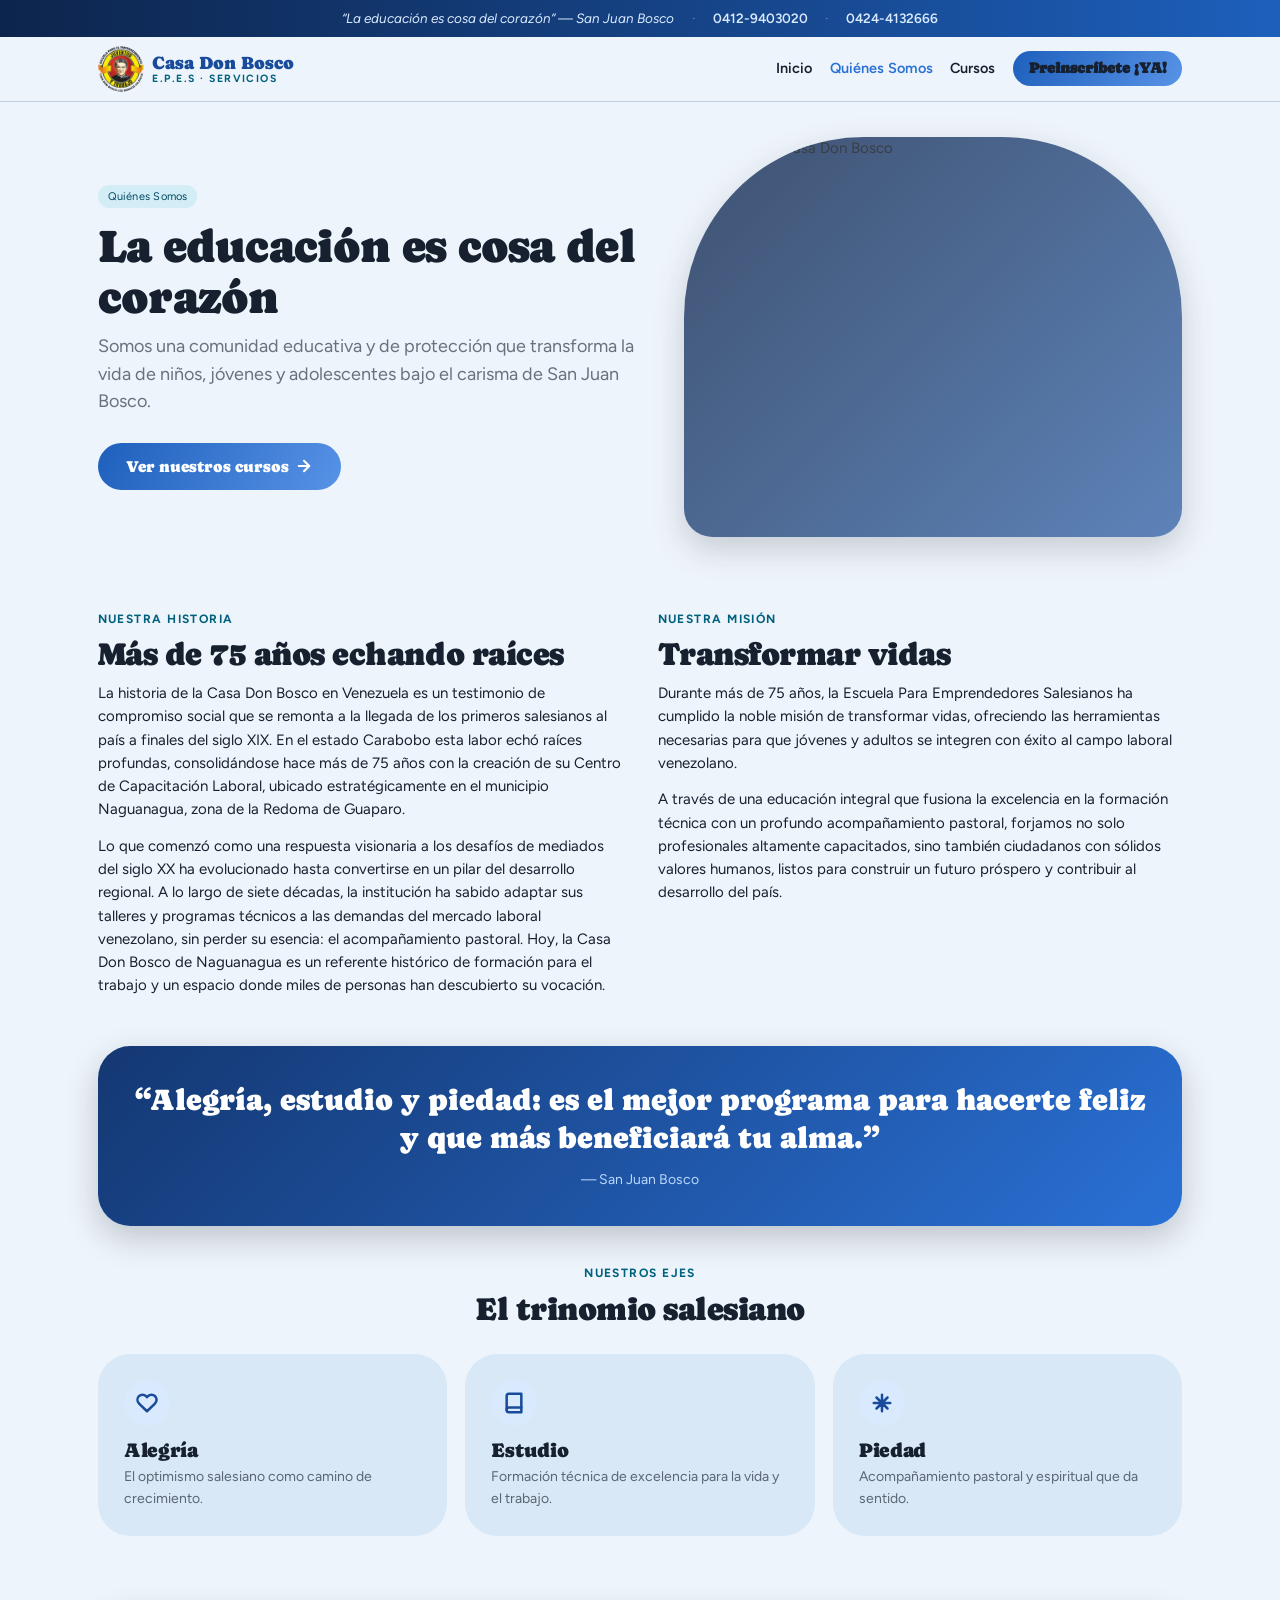
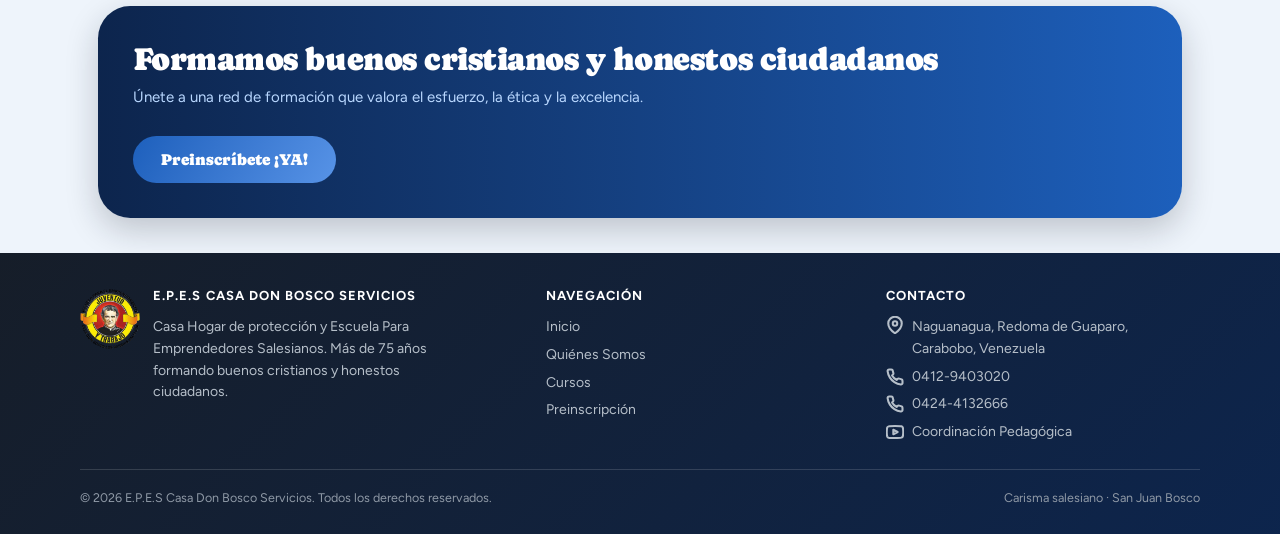
==== quienes-somos.html @ 6f952544 "Sitio Casa Don Bosco" ====
<!DOCTYPE html>
<html lang="es">
<head>
<meta charset="UTF-8">
<meta name="viewport" content="width=device-width, initial-scale=1.0">
<title>Quiénes Somos — E.P.E.S Casa Don Bosco Servicios</title>
<meta name="description" content="Más de 75 años de carisma salesiano en Carabobo: Casa Hogar de protección y Centro de Capacitación Laboral en Naguanagua.">
<link rel="icon" type="image/png" href="assets/img/favicon.png">
<link rel="stylesheet" href="assets/css/casa-don-bosco.css">
<link rel="stylesheet" href="assets/css/site.css">
</head>
<body>
<div class="topbar band-gradient">
  <span style="font-style:italic">“La educación es cosa del corazón” — San Juan Bosco</span>
  <span class="dot">·</span>
  <a href="tel:04129403020">0412-9403020</a>
  <span class="dot">·</span>
  <a href="tel:04244132666">0424-4132666</a>
</div>
<header class="site-nav">
  <div class="nav-inner">
    <a class="brand" href="index.html">
      <img src="assets/img/logo.png" alt="Logo Casa Don Bosco">
      <span class="brand-text">
        <span class="brand-name">Casa Don Bosco</span>
        <span class="brand-sub">E.P.E.S · Servicios</span>
      </span>
    </a>
    <input type="checkbox" id="navtoggle" class="nav-toggle" hidden>
    <label for="navtoggle" class="nav-burger" aria-label="Abrir menú">
      <svg width="26" height="26" viewBox="0 0 24 24" fill="none" stroke="currentColor" stroke-width="2.75" stroke-linecap="round"><line x1="3" y1="6" x2="21" y2="6"/><line x1="3" y1="12" x2="21" y2="12"/><line x1="3" y1="18" x2="21" y2="18"/></svg>
    </label>
    <nav class="nav-links">
      <a href="index.html">Inicio</a>
      <a href="quienes-somos.html" aria-current="page">Quiénes Somos</a>
      <a href="cursos.html">Cursos</a>
      <a href="https://forms.gle/pANjRrRiSZySaxhs9" target="_blank" rel="noopener" class="btn btn-primary">Preinscríbete ¡YA!</a>
    </nav>
  </div>
</header>
<main>
  <div class="container">
    <section class="hero">
      <div>
        <span class="tag tag-accent-2">Quiénes Somos</span>
        <h1>La educación es cosa del corazón</h1>
        <p class="lead">Somos una comunidad educativa y de protección que transforma la vida de niños, jóvenes y adolescentes bajo el carisma de San Juan Bosco.</p>
        <div class="hero-actions">
          <a href="cursos.html" class="btn btn-primary btn-lg">Ver nuestros cursos <svg width="18" height="18" viewBox="0 0 24 24" fill="none" stroke="currentColor" stroke-width="2.75" stroke-linecap="round" stroke-linejoin="round" aria-hidden="true"><line x1="5" y1="12" x2="19" y2="12"/><polyline points="12 5 19 12 12 19"/></svg></a>
        </div>
      </div>
      <div class="washed hero-media"><img src="https://images.unsplash.com/photo-1523050854058-8df90110c9f1?w=900&q=62&auto=format&fit=crop" alt="Comunidad Casa Don Bosco"></div>
    </section>
  </div>

  <div class="container section">
    <div class="grid grid-2" style="align-items:start;gap:var(--space-8)">
      <div>
        <span class="section-kicker">Nuestra historia</span>
        <h2>Más de 75 años echando raíces</h2>
        <p>La historia de la Casa Don Bosco en Venezuela es un testimonio de compromiso social que se remonta a la llegada de los primeros salesianos al país a finales del siglo XIX. En el estado Carabobo esta labor echó raíces profundas, consolidándose hace más de 75 años con la creación de su Centro de Capacitación Laboral, ubicado estratégicamente en el municipio Naguanagua, zona de la Redoma de Guaparo.</p>
        <p>Lo que comenzó como una respuesta visionaria a los desafíos de mediados del siglo XX ha evolucionado hasta convertirse en un pilar del desarrollo regional. A lo largo de siete décadas, la institución ha sabido adaptar sus talleres y programas técnicos a las demandas del mercado laboral venezolano, sin perder su esencia: el acompañamiento pastoral. Hoy, la Casa Don Bosco de Naguanagua es un referente histórico de formación para el trabajo y un espacio donde miles de personas han descubierto su vocación.</p>
      </div>
      <div>
        <span class="section-kicker">Nuestra misión</span>
        <h2>Transformar vidas</h2>
        <p>Durante más de 75 años, la Escuela Para Emprendedores Salesianos ha cumplido la noble misión de transformar vidas, ofreciendo las herramientas necesarias para que jóvenes y adultos se integren con éxito al campo laboral venezolano.</p>
        <p>A través de una educación integral que fusiona la excelencia en la formación técnica con un profundo acompañamiento pastoral, forjamos no solo profesionales altamente capacitados, sino también ciudadanos con sólidos valores humanos, listos para construir un futuro próspero y contribuir al desarrollo del país.</p>
      </div>
    </div>
  </div>

  <div class="container">
    <div class="quote panel-deep">
      <blockquote>“Alegría, estudio y piedad: es el mejor programa para hacerte feliz y que más beneficiará tu alma.”</blockquote>
      <cite>— San Juan Bosco</cite>
    </div>
  </div>

  <div class="container section center">
    <div class="section-head">
      <span class="section-kicker">Nuestros ejes</span>
      <h2>El trinomio salesiano</h2>
    </div>
    <div class="grid pillars">
        <div class="pillar" style="text-align:left"><div class="ico"><svg width="22" height="22" viewBox="0 0 24 24" fill="none" stroke="currentColor" stroke-width="2.75" stroke-linecap="round" stroke-linejoin="round" aria-hidden="true"><path d="M20.8 4.6a5.5 5.5 0 0 0-7.8 0L12 5.7l-1-1.1a5.5 5.5 0 0 0-7.8 7.8l1 1.1L12 21l7.8-7.5 1-1.1a5.5 5.5 0 0 0 0-7.8z"/></svg></div><h4>Alegría</h4><p>El optimismo salesiano como camino de crecimiento.</p></div><div class="pillar" style="text-align:left"><div class="ico"><svg width="22" height="22" viewBox="0 0 24 24" fill="none" stroke="currentColor" stroke-width="2.75" stroke-linecap="round" stroke-linejoin="round" aria-hidden="true"><path d="M4 19.5A2.5 2.5 0 0 1 6.5 17H20"/><path d="M6.5 2H20v20H6.5A2.5 2.5 0 0 1 4 19.5v-15A2.5 2.5 0 0 1 6.5 2z"/></svg></div><h4>Estudio</h4><p>Formación técnica de excelencia para la vida y el trabajo.</p></div><div class="pillar" style="text-align:left"><div class="ico"><svg width="22" height="22" viewBox="0 0 24 24" fill="none" stroke="currentColor" stroke-width="2.75" stroke-linecap="round" stroke-linejoin="round" aria-hidden="true"><path d="M12 3v18M3 12h18M6 6l12 12M18 6 6 18"/></svg></div><h4>Piedad</h4><p>Acompañamiento pastoral y espiritual que da sentido.</p></div>
    </div>
  </div>

  <div class="container section">
    <div class="cta-panel band-gradient">
      <div>
        <h2>Formamos buenos cristianos y honestos ciudadanos</h2>
        <p>Únete a una red de formación que valora el esfuerzo, la ética y la excelencia.</p>
      </div>
      <a href="https://forms.gle/pANjRrRiSZySaxhs9" target="_blank" rel="noopener" class="btn btn-primary btn-lg">Preinscríbete ¡YA!</a>
    </div>
  </div>
</main>
<footer class="site-footer footer-gradient">
  <div class="footer-inner">
    <div class="footer-brand">
      <img src="assets/img/logo.png" alt="Logo Casa Don Bosco">
      <div>
        <h5>E.P.E.S Casa Don Bosco Servicios</h5>
        <p style="margin:0;font-size:14px;max-width:34ch">Casa Hogar de protección y Escuela Para Emprendedores Salesianos. Más de 75 años formando buenos cristianos y honestos ciudadanos.</p>
      </div>
    </div>
    <div>
      <h5>Navegación</h5>
      <div class="footer-links">
        <a href="index.html">Inicio</a>
        <a href="quienes-somos.html">Quiénes Somos</a>
        <a href="cursos.html">Cursos</a>
        <a href="https://forms.gle/pANjRrRiSZySaxhs9" target="_blank" rel="noopener">Preinscripción</a>
      </div>
    </div>
    <div>
      <h5>Contacto</h5>
      <div class="footer-links">
        <span style="display:flex;gap:8px;align-items:flex-start"><svg width="18" height="18" viewBox="0 0 24 24" fill="none" stroke="currentColor" stroke-width="2.75" stroke-linecap="round" stroke-linejoin="round" aria-hidden="true"><path d="M21 10c0 7-9 13-9 13s-9-6-9-13a9 9 0 0 1 18 0z"/><circle cx="12" cy="10" r="3"/></svg> <span>Naguanagua, Redoma de Guaparo,<br>Carabobo, Venezuela</span></span>
        <a href="tel:04129403020" style="display:flex;gap:8px;align-items:center"><svg width="18" height="18" viewBox="0 0 24 24" fill="none" stroke="currentColor" stroke-width="2.75" stroke-linecap="round" stroke-linejoin="round" aria-hidden="true"><path d="M22 16.92v3a2 2 0 0 1-2.18 2 19.79 19.79 0 0 1-8.63-3.07 19.5 19.5 0 0 1-6-6 19.79 19.79 0 0 1-3.07-8.67A2 2 0 0 1 4.11 2h3a2 2 0 0 1 2 1.72c.13.96.36 1.9.7 2.81a2 2 0 0 1-.45 2.11L8.09 9.91a16 16 0 0 0 6 6l1.27-1.27a2 2 0 0 1 2.11-.45c.91.34 1.85.57 2.81.7A2 2 0 0 1 22 16.92z"/></svg> 0412-9403020</a>
        <a href="tel:04244132666" style="display:flex;gap:8px;align-items:center"><svg width="18" height="18" viewBox="0 0 24 24" fill="none" stroke="currentColor" stroke-width="2.75" stroke-linecap="round" stroke-linejoin="round" aria-hidden="true"><path d="M22 16.92v3a2 2 0 0 1-2.18 2 19.79 19.79 0 0 1-8.63-3.07 19.5 19.5 0 0 1-6-6 19.79 19.79 0 0 1-3.07-8.67A2 2 0 0 1 4.11 2h3a2 2 0 0 1 2 1.72c.13.96.36 1.9.7 2.81a2 2 0 0 1-.45 2.11L8.09 9.91a16 16 0 0 0 6 6l1.27-1.27a2 2 0 0 1 2.11-.45c.91.34 1.85.57 2.81.7A2 2 0 0 1 22 16.92z"/></svg> 0424-4132666</a>
        <a href="http://www.youtube.com/@coordinacionpedagogica-cec7384" target="_blank" rel="noopener" style="display:flex;gap:8px;align-items:center"><svg width="18" height="18" viewBox="0 0 24 24" fill="none" stroke="currentColor" stroke-width="2.75" stroke-linecap="round" stroke-linejoin="round" aria-hidden="true"><path d="M22.5 6.4a2.8 2.8 0 0 0-2-2C18.7 4 12 4 12 4s-6.7 0-8.5.5a2.8 2.8 0 0 0-2 2A29 29 0 0 0 1 12a29 29 0 0 0 .5 5.6 2.8 2.8 0 0 0 2 2C5.3 20 12 20 12 20s6.7 0 8.5-.5a2.8 2.8 0 0 0 2-2A29 29 0 0 0 23 12a29 29 0 0 0-.5-5.6z"/><polygon points="9.75 15.02 15.5 12 9.75 8.98 9.75 15.02"/></svg> Coordinación Pedagógica</a>
      </div>
    </div>
  </div>
  <div class="footer-bottom">
    <span>© 2026 E.P.E.S Casa Don Bosco Servicios. Todos los derechos reservados.</span>
    <span>Carisma salesiano · San Juan Bosco</span>
  </div>
</footer>
</body>
</html>
---- assets/css/casa-don-bosco.css ----
/* ═══════════════════════════════════════════════════════════════════════
   Casa Don Bosco — CSS base (derivado del sistema Organic, paleta azul)
   Tokens + componentes. Este archivo es la fuente de verdad del look:
   ajusta los tokens de :root y todo el sitio se actualiza.
   Ver DESIGN_SYSTEM.md para la guía completa.
   ═══════════════════════════════════════════════════════════════════ */
@import url('https://fonts.googleapis.com/css2?family=Caprasimo:wght@400&family=Figtree:wght@400;600;700&display=swap');

:root {
  --color-bg: oklch(96.5% 0.012 250);
  --color-surface: oklch(92.5% 0.025 245);
  --color-text: oklch(24% 0.03 258);
  --color-accent: oklch(56% 0.17 258);
  --color-accent-2: oklch(62% 0.11 225);
  --color-divider: oklch(85% 0.03 248);

  /* Rampas tonales — generadas en OKLCH sobre una escala de luminosidad
     compartida: el mismo paso de cualquier rampa pesa igual visualmente. */
  --color-neutral-100: oklch(94% 0.01 252);
  --color-neutral-200: oklch(89% 0.014 252);
  --color-neutral-300: oklch(80% 0.018 253);
  --color-neutral-400: oklch(68% 0.022 254);
  --color-neutral-500: oklch(57% 0.025 255);
  --color-neutral-600: oklch(48% 0.025 256);
  --color-neutral-700: oklch(40% 0.025 257);
  --color-neutral-800: oklch(31% 0.025 258);
  --color-neutral-900: oklch(23% 0.025 259);

  --color-accent-100: oklch(93% 0.035 255);
  --color-accent-200: oklch(87% 0.065 255);
  --color-accent-300: oklch(78% 0.10 256);
  --color-accent-400: oklch(66% 0.14 257);
  --color-accent-500: oklch(56% 0.17 258);
  --color-accent-600: oklch(50% 0.16 258);
  --color-accent-700: oklch(43% 0.14 259);
  --color-accent-800: oklch(35% 0.11 260);
  --color-accent-900: oklch(27% 0.08 260);

  --color-accent-2-100: oklch(93% 0.03 222);
  --color-accent-2-200: oklch(87% 0.055 223);
  --color-accent-2-300: oklch(78% 0.08 224);
  --color-accent-2-400: oklch(70% 0.10 225);
  --color-accent-2-500: oklch(62% 0.11 225);
  --color-accent-2-600: oklch(54% 0.10 226);
  --color-accent-2-700: oklch(46% 0.09 227);
  --color-accent-2-800: oklch(38% 0.075 228);
  --color-accent-2-900: oklch(29% 0.055 228);

  /* Degradados de marca */
  --grad-brand: linear-gradient(120deg, var(--color-accent-600), var(--color-accent-400));
  --grad-deep: linear-gradient(135deg, var(--color-accent-800), var(--color-accent-500));
  --grad-band: linear-gradient(90deg, var(--color-accent-900), var(--color-accent-600));
  --grad-footer: linear-gradient(135deg, var(--color-neutral-900), var(--color-accent-900));

  --font-heading: "Caprasimo", system-ui, sans-serif;
  --font-heading-weight: 400;
  --font-body: "Figtree", system-ui, sans-serif;

  --space-1: 4.4px;
  --space-2: 8.8px;
  --space-3: 13.2px;
  --space-4: 17.6px;
  --space-6: 26.4px;
  --space-8: 35.2px;

  --radius-sm: 8px;
  --radius-md: 16px;
  --radius-lg: 28px;

  /* Elevación — sombras entintadas del propio azul de la marca. */
  --shadow-sm: 0 1px 2px oklch(23% 0.025 259 / .14);
  --shadow-md: 0 3px 10px oklch(23% 0.025 259 / .16);
  --shadow-lg: 0 12px 32px oklch(23% 0.025 259 / .22);
}

body {
  background: var(--color-bg);
  color: var(--color-text);
  font-family: var(--font-body);
}
h1, h2, h3, h4 { font-family: var(--font-heading); font-weight: var(--font-heading-weight); }

.washed{filter:saturate(0.6) contrast(0.85) brightness(1.1) opacity(0.94)}

/* ══════════════════════════════════════════════════════════════════════════
   Components — built with the tokens above. Plain CSS
   on plain HTML: no JavaScript, no build step. Each class is documented in
   readme.md and demonstrated in foundations/ and components/.
   ══════════════════════════════════════════════════════════════════════ */

*, *::before, *::after { box-sizing: border-box; }
body { margin: 0; font-size: 15px; line-height: 1.55; font-weight: 400; }
h1, h2, h3, h4, h5, h6 {
  font-family: var(--font-heading); font-weight: var(--font-heading-weight);
  line-height: 1.12; letter-spacing: -0.015em; margin: 0 0 var(--space-2);
}
h1 { font-size: 42px; }
h2 { font-size: 32px; }
h3 { font-size: 25px; }
h4 { font-size: 20px; }
h5 { font-size: 16px; }
h6 { font-size: 13px; }
h6 { letter-spacing: 0.08em; text-transform: uppercase; }
p { margin: 0 0 var(--space-3); }
a { color: var(--color-accent); text-underline-offset: 3px; }
img { display: block; max-width: 100%; }
figure { margin: 0; }
figcaption {
  font-size: 11px; margin-top: var(--space-1);
  color: color-mix(in srgb, var(--color-text) 55%, transparent);
}
.text-muted { color: color-mix(in srgb, var(--color-text) 55%, transparent); }
:focus { outline: none; }
:focus-visible { outline: 2px solid var(--color-accent); outline-offset: 2px; }
::selection { background: color-mix(in srgb, var(--color-accent) 30%, transparent); }

/* — rules — */
.hr {
  height: 1px; border: 0; margin: var(--space-4) 0;
  background: var(--color-divider);
}

/* — buttons — */
.btn {
  display: inline-flex; align-items: center; justify-content: center; gap: 6px;
  cursor: pointer; text-decoration: none;
  font-family: var(--font-heading); font-weight: var(--font-heading-weight);
  font-size: 14px; line-height: 1.2; color: var(--color-text); /* matches the .input's 14px —
     the pair sits side by side in sign-up rows */
  background: transparent; border: 1px solid transparent;
  padding: var(--space-2) calc(var(--space-3) * 1.2);
  border-radius: var(--radius-md);
}
.btn svg { display: block; }
.btn:disabled { opacity: 0.45; cursor: not-allowed; }
.btn-primary { background: var(--color-accent); color: var(--color-bg); }
.btn-primary:hover { background: var(--color-accent-600); }
.btn-primary:active { background: var(--color-accent-700); }
.btn-secondary { border-color: var(--color-divider); }
.btn-secondary:hover { background: color-mix(in srgb, var(--color-text) 7%, transparent); }
.btn-secondary:active { background: color-mix(in srgb, var(--color-text) 14%, transparent); }
.btn-ghost { color: var(--color-accent); padding-inline: var(--space-1); }
.btn-ghost:hover { background: color-mix(in srgb, var(--color-accent) 10%, transparent); }
.btn-ghost:active { background: color-mix(in srgb, var(--color-accent) 18%, transparent); }
.btn-icon { width: 36px; height: 36px; padding: 0; }
.btn-block { width: 100%; margin-top: var(--space-2); }

/* — forms — */
.field > label {
  display: block; font-size: 12px; margin-bottom: 5px;
  color: color-mix(in srgb, var(--color-text) 70%, transparent);
}
.input {
  width: 100%; min-height: 36px; padding: 6px 10px; font: inherit;
  font-size: 14px; color: var(--color-text); caret-color: var(--color-accent);
  background: var(--color-surface);
  border: 1px solid var(--color-divider); border-radius: var(--radius-md);
}
.input:hover { border-color: color-mix(in srgb, var(--color-text) 45%, transparent); }
.input:focus-visible { border-color: var(--color-accent); outline-offset: 0; }
textarea.input { min-height: 90px; resize: vertical; }
.radio { display: inline-flex; align-items: center; gap: 8px; cursor: pointer; font-size: 14px; }
.radio input, .seg-opt input {
  position: absolute; opacity: 0; width: 0; height: 0; pointer-events: none;
}
.radio .dot {
  width: 16px; height: 16px; flex: none; border-radius: 50%;
  border: 1.5px solid var(--color-divider);
}
.radio:hover .dot { border-color: var(--color-accent); }
.radio input:checked + .dot {
  border-color: var(--color-accent); background: var(--color-accent);
  box-shadow: inset 0 0 0 4px var(--color-bg);
}
.radio input:focus-visible + .dot { outline: 2px solid var(--color-accent); outline-offset: 2px; }
.seg {
  display: inline-flex; overflow: hidden;
  border: 1px solid var(--color-divider); border-radius: var(--radius-md);
}
.seg-opt {
  display: inline-flex; align-items: center; gap: 6px;
  padding: 7px 12px; font-size: 13px; cursor: pointer;
}
.seg-opt + .seg-opt { border-left: 1px solid var(--color-divider); }
.seg-opt:has(input:checked) { background: var(--color-accent); color: var(--color-bg); }
.seg-opt:not(:has(input:checked)):hover { background: color-mix(in srgb, var(--color-text) 7%, transparent); }
.seg-opt:has(input:focus-visible) { outline: 2px solid var(--color-accent); outline-offset: -2px; }

/* — cards — */
.card {
  display: flex; flex-direction: column; gap: var(--space-2);
  padding: var(--space-3); border-radius: var(--radius-md); background: var(--color-surface);
}
.card-kicker { font-size: 10px; letter-spacing: 0.1em; text-transform: uppercase; color: var(--color-accent); }
.card-title {
  font-family: var(--font-heading); font-weight: var(--font-heading-weight);
  font-size: 17px; line-height: 1.2;
}
.card-body { margin: 0; font-size: 13px; opacity: 0.8; flex: 1; }
.card-meta {
  display: flex; align-items: center; gap: 6px; font-size: 11px;
  color: color-mix(in srgb, var(--color-text) 50%, transparent);
}
.elev-sm { box-shadow: var(--shadow-sm); }
.elev-md { box-shadow: var(--shadow-md); }
.elev-lg { box-shadow: var(--shadow-lg); }

/* — tags — */
.tag {
  display: inline-flex; align-items: center; font-size: 11px;
  letter-spacing: 0.02em; padding: 3px 10px;
  border-radius: calc(var(--radius-md) * 0.75);
}
.tag-accent { background: var(--color-accent-100); color: var(--color-accent-800); }
.tag-accent-2 { background: var(--color-accent-2-100); color: var(--color-accent-2-800); }
.tag-neutral { background: var(--color-neutral-100); color: var(--color-neutral-800); }
.tag-outline { border: 1px solid var(--color-accent); color: var(--color-accent); }

/* — navigation — */
.nav {
  display: flex; align-items: center; gap: var(--space-4);
  padding: var(--space-3) var(--space-4);
  border-bottom: none;
}
.nav-brand {
  font-family: var(--font-heading); font-weight: var(--font-heading-weight);
  font-size: 18px; margin-right: auto;
}
.nav a { color: inherit; text-decoration: none; font-size: 14px; }
.nav a:hover, .nav a[aria-current='page'] { color: var(--color-accent); }

/* — tables — */
.table { width: 100%; border-collapse: collapse; font-size: 14px; }
.table th {
  text-align: left; font-size: 11px; letter-spacing: 0.08em; text-transform: uppercase;
  color: color-mix(in srgb, var(--color-text) 60%, transparent);
  padding: var(--space-2); border-bottom: 1px solid var(--color-divider);
}
.table td {
  padding: var(--space-2);
  border-bottom: 1px solid color-mix(in srgb, var(--color-text) 8%, transparent);
}
.table tbody tr:hover { background: color-mix(in srgb, var(--color-text) 4%, transparent); }

/* — dialog — */
.dialog-backdrop {
  position: fixed; inset: 0; display: grid; place-items: center;
  padding: var(--space-4);
  background: color-mix(in srgb, var(--color-neutral-900) 50%, transparent);
}
.dialog {
  width: min(440px, 100%); display: flex; flex-direction: column; gap: var(--space-3);
  padding: var(--space-4); border-radius: var(--radius-lg);
  background: var(--color-surface); box-shadow: var(--shadow-lg);
}
.dialog-title {
  font-family: var(--font-heading); font-weight: var(--font-heading-weight);
  font-size: 20px;
}
.dialog-body { font-size: 14px; opacity: 0.85; }
.dialog-actions { display: flex; justify-content: flex-end; gap: var(--space-2); margin-top: var(--space-2); }

/* — rounded frame: everything softens, small controls go pill — */
.card, .dialog { border-radius: calc(var(--radius-lg) * 1.15); }
.btn, .tag, .seg, .input { border-radius: 999px; }
.input { padding-inline: 14px; }



/* ═══ Capa Casa Don Bosco: degradados y animaciones hover ═══ */

/* Botón primario con degradado de marca */
.btn-primary {
  background: var(--grad-brand);
  border: none;
  color: #fff;
}
.btn-primary:hover { filter: brightness(1.08); background: var(--grad-brand); }
.btn-primary:active { filter: brightness(0.95); }

/* Movimiento en hover */
.btn { transition: transform .2s ease, box-shadow .2s ease, filter .2s ease; }
.btn:hover { transform: translateY(-2px); box-shadow: var(--shadow-md); }
.btn:active { transform: translateY(0); }
.card { transition: transform .25s ease, box-shadow .25s ease; }
.card:hover { transform: translateY(-6px); box-shadow: var(--shadow-lg); }
.tag { transition: transform .2s ease; }
.tag:hover { transform: translateY(-2px); }
a { transition: color .2s ease, background .2s ease, transform .2s ease; }

/* Imágenes lavadas con zoom suave */
.washed { overflow: hidden; }
.washed img { transition: transform .5s ease; }
.washed:hover img { transform: scale(1.05); }

/* Superficies con degradado (cintas, CTA, footer) */
.band-gradient { background: var(--grad-band); color: var(--color-accent-100); }
.panel-deep { background: var(--grad-deep); color: var(--color-accent-100); }
.footer-gradient { background: var(--grad-footer); color: var(--color-neutral-300); }
---- assets/css/site.css ----
/* ═══════════════════════════════════════════════════════════════════════
   Casa Don Bosco — site.css
   Maquetación a nivel de página. Complementa (no reemplaza) a
   casa-don-bosco.css, que es la fuente de verdad de tokens y componentes.
   Aquí solo van layouts, cabecera/pie, rejillas responsivas y el menú móvil.
   Todo con CSS puro, sin JavaScript ni paso de compilación.
   ═══════════════════════════════════════════════════════════════════ */

/* — Layout base — */
html { scroll-behavior: smooth; }
.container { max-width: 1120px; margin: 0 auto; padding-inline: var(--space-4); }
.section { padding-block: var(--space-8); }
.stack > * + * { margin-top: var(--space-4); }
.section-head { max-width: 640px; margin-bottom: var(--space-6); }
.section-kicker {
  display: inline-block; font-family: var(--font-body); font-weight: 700;
  font-size: 12px; letter-spacing: 0.12em; text-transform: uppercase;
  color: var(--color-accent-2-700); margin-bottom: var(--space-2);
}
.lead { font-size: 18px; color: color-mix(in srgb, var(--color-text) 62%, transparent); }
.center { text-align: center; }
.center .section-head { margin-inline: auto; }

/* — Cinta superior — */
.topbar {
  display: flex; justify-content: center; align-items: center; gap: var(--space-4);
  flex-wrap: wrap; padding: 8px var(--space-4); font-size: 13.5px; text-align: center;
}
.topbar a { color: inherit; text-decoration: none; font-weight: 600; }
.topbar a:hover { text-decoration: underline; }
.topbar .dot { opacity: .45; }

/* — Navegación — */
.site-nav {
  position: sticky; top: 0; z-index: 50;
  background: color-mix(in srgb, var(--color-bg) 88%, transparent);
  backdrop-filter: saturate(1.4) blur(10px);
  -webkit-backdrop-filter: saturate(1.4) blur(10px);
  border-bottom: 1px solid var(--color-divider);
}
.site-nav .nav-inner {
  max-width: 1120px; margin: 0 auto;
  display: flex; align-items: center; gap: var(--space-4);
  padding: var(--space-2) var(--space-4);
}
.brand { display: inline-flex; align-items: center; gap: var(--space-2); margin-right: auto; text-decoration: none; color: inherit; }
.brand img { width: 46px; height: 46px; border-radius: 50%; }
.brand-text { display: flex; flex-direction: column; line-height: 1.05; }
.brand-name { font-family: var(--font-heading); font-weight: var(--font-heading-weight); font-size: 18px; color: var(--color-accent-700); }
.brand-sub { font-size: 10.5px; letter-spacing: 0.14em; text-transform: uppercase; color: var(--color-accent-2-700); font-weight: 700; }
.nav-links { display: flex; align-items: center; gap: var(--space-4); }
.nav-links a { color: inherit; text-decoration: none; font-size: 14.5px; font-weight: 600; }
.nav-links a:not(.btn):hover, .nav-links a[aria-current="page"] { color: var(--color-accent); }
.nav-toggle, .nav-burger { display: none; }

/* — Hero — */
.hero { display: grid; grid-template-columns: 1.05fr 0.95fr; gap: var(--space-8); align-items: center; padding-block: var(--space-8); }
.hero h1 { font-size: clamp(34px, 5vw, 46px); margin-top: var(--space-3); }
.hero-media { border-radius: 180px 180px var(--radius-lg) var(--radius-lg); box-shadow: var(--shadow-lg); background: var(--grad-deep); }
/* Respaldo: si una imagen de stock no carga, se ve un bloque de marca */
.washed, .course-card .media, .hero-media, .course-hero .media { background: var(--grad-deep); }
.hero-media img { width: 100%; height: 400px; object-fit: cover; }
.hero-actions { display: flex; gap: var(--space-3); margin-top: var(--space-6); flex-wrap: wrap; }
.btn-lg { font-size: 16px; padding: 14px 28px; }

/* — Rejillas — */
.grid { display: grid; gap: var(--space-4); }
.grid-2 { grid-template-columns: repeat(2, 1fr); }
.grid-3 { grid-template-columns: repeat(3, 1fr); }
.course-grid { grid-template-columns: repeat(auto-fill, minmax(280px, 1fr)); }

/* — Tarjetas de curso — */
.course-card { padding: 0; overflow: hidden; }
.course-card .media { }
.course-card .media img { width: 100%; height: 172px; object-fit: cover; }
.course-card .body { padding: var(--space-3) var(--space-4) var(--space-4); display: flex; flex-direction: column; gap: var(--space-2); flex: 1; }
.course-card .tags { display: flex; gap: var(--space-2); flex-wrap: wrap; }
.course-card .card-body { min-height: 42px; }
.course-card .go { margin-top: auto; align-self: flex-start; }

/* — Panel de garantías (Inicio) — */
.pillars { grid-template-columns: repeat(3, 1fr); }
.pillar { background: var(--color-surface); border-radius: calc(var(--radius-lg) * 1.15); padding: var(--space-6); }
.pillar .ico { width: 46px; height: 46px; border-radius: 50%; display: grid; place-items: center; background: var(--color-accent-100); color: var(--color-accent-700); margin-bottom: var(--space-3); }
.pillar h4 { margin-bottom: var(--space-1); }
.pillar p { margin: 0; font-size: 14px; color: color-mix(in srgb, var(--color-text) 65%, transparent); }

/* — Panel profundo / CTA — */
.cta-panel { border-radius: calc(var(--radius-lg) * 1.15); padding: var(--space-8); display: flex; justify-content: space-between; align-items: center; gap: var(--space-6); box-shadow: var(--shadow-lg); flex-wrap: wrap; }
.cta-panel h2 { color: #fff; }
.cta-panel p { margin: 0; color: var(--color-accent-200); }

/* — Cita destacada — */
.quote { border-radius: calc(var(--radius-lg) * 1.15); padding: var(--space-8); text-align: center; box-shadow: var(--shadow-lg); }
.quote blockquote { margin: 0; font-family: var(--font-heading); font-size: clamp(22px, 3.5vw, 30px); line-height: 1.25; color: #fff; }
.quote cite { display: block; margin-top: var(--space-3); font-style: normal; font-size: 14px; color: var(--color-accent-200); }

/* — Página de curso — */
.course-hero { display: grid; grid-template-columns: 1fr 1fr; gap: var(--space-8); align-items: center; padding-block: var(--space-8); }
.course-hero .media { border-radius: 28px 28px 180px 180px; box-shadow: var(--shadow-lg); }
.course-hero .media img { width: 100%; height: 380px; object-fit: cover; }
.breadcrumb { font-size: 13px; margin-bottom: var(--space-3); color: color-mix(in srgb, var(--color-text) 55%, transparent); }
.breadcrumb a { text-decoration: none; }
.course-layout { display: grid; grid-template-columns: 1.6fr 0.9fr; gap: var(--space-8); align-items: start; padding-bottom: var(--space-8); }
.prose h3 { margin-top: var(--space-6); color: var(--color-accent-700); }
.prose h3:first-child { margin-top: 0; }
.prose p { color: color-mix(in srgb, var(--color-text) 80%, transparent); }
.check-list { list-style: none; padding: 0; margin: var(--space-3) 0; display: flex; flex-direction: column; gap: var(--space-2); }
.check-list li { display: flex; gap: var(--space-2); align-items: flex-start; font-size: 15px; }
.check-list svg { flex: none; margin-top: 2px; color: var(--color-accent); }
.check-list li b { font-weight: 700; }
.aside-card { position: sticky; top: 90px; border-radius: calc(var(--radius-lg) * 1.15); }
.aside-card .row { display: flex; align-items: center; gap: var(--space-2); font-size: 14px; padding-block: var(--space-1); }
.aside-card .row svg { flex: none; color: var(--color-accent-2-700); }

/* — Footer — */
.site-footer { padding: var(--space-8) var(--space-4) var(--space-6); }
.footer-inner { max-width: 1120px; margin: 0 auto; display: grid; grid-template-columns: 1.4fr 1fr 1fr; gap: var(--space-6); }
.site-footer h5 { color: #fff; font-family: var(--font-body); font-weight: 700; font-size: 13px; letter-spacing: 0.08em; text-transform: uppercase; margin-bottom: var(--space-3); }
.site-footer a { color: var(--color-neutral-300); text-decoration: none; }
.site-footer a:hover { color: #fff; }
.footer-links { display: flex; flex-direction: column; gap: 6px; font-size: 14px; }
.footer-brand { display: flex; gap: var(--space-3); align-items: flex-start; }
.footer-brand img { width: 60px; height: 60px; border-radius: 50%; flex: none; }
.footer-bottom { max-width: 1120px; margin: var(--space-6) auto 0; padding-top: var(--space-4); border-top: 1px solid color-mix(in srgb, #fff 14%, transparent); font-size: 12.5px; color: var(--color-neutral-400); display: flex; justify-content: space-between; gap: var(--space-3); flex-wrap: wrap; }

/* — Responsive — */
@media (max-width: 900px) {
  .footer-inner { grid-template-columns: 1fr 1fr; }
}
@media (max-width: 820px) {
  .hero, .course-hero, .course-layout { grid-template-columns: 1fr; }
  .hero-media { border-radius: 120px 120px var(--radius-lg) var(--radius-lg); }
  .hero-media img, .course-hero .media img { height: 300px; }
  .grid-3, .pillars { grid-template-columns: 1fr; }
  .aside-card { position: static; }

  /* Menú móvil (checkbox hack, sin JS) */
  .nav-burger { display: inline-flex; align-items: center; justify-content: center; width: 42px; height: 42px; border-radius: 999px; cursor: pointer; color: var(--color-accent-700); }
  .nav-burger:hover { background: color-mix(in srgb, var(--color-accent) 10%, transparent); }
  .nav-links {
    position: absolute; top: 100%; left: 0; right: 0;
    flex-direction: column; align-items: stretch; gap: 0;
    background: var(--color-bg); border-bottom: 1px solid var(--color-divider);
    padding: var(--space-2) var(--space-4) var(--space-4);
    box-shadow: var(--shadow-md);
    max-height: 0; overflow: hidden; padding-block: 0;
    transition: max-height .3s ease, padding .3s ease;
  }
  .nav-links a { padding-block: var(--space-3); border-bottom: 1px solid var(--color-divider); }
  .nav-links a.btn { border: none; margin-top: var(--space-3); }
  .nav-toggle:checked ~ .nav-links { max-height: 420px; padding-block: var(--space-2) var(--space-4); }
}
@media (max-width: 560px) {
  .footer-inner { grid-template-columns: 1fr; }
  .grid-2 { grid-template-columns: 1fr; }
  .cta-panel { flex-direction: column; align-items: flex-start; }
}
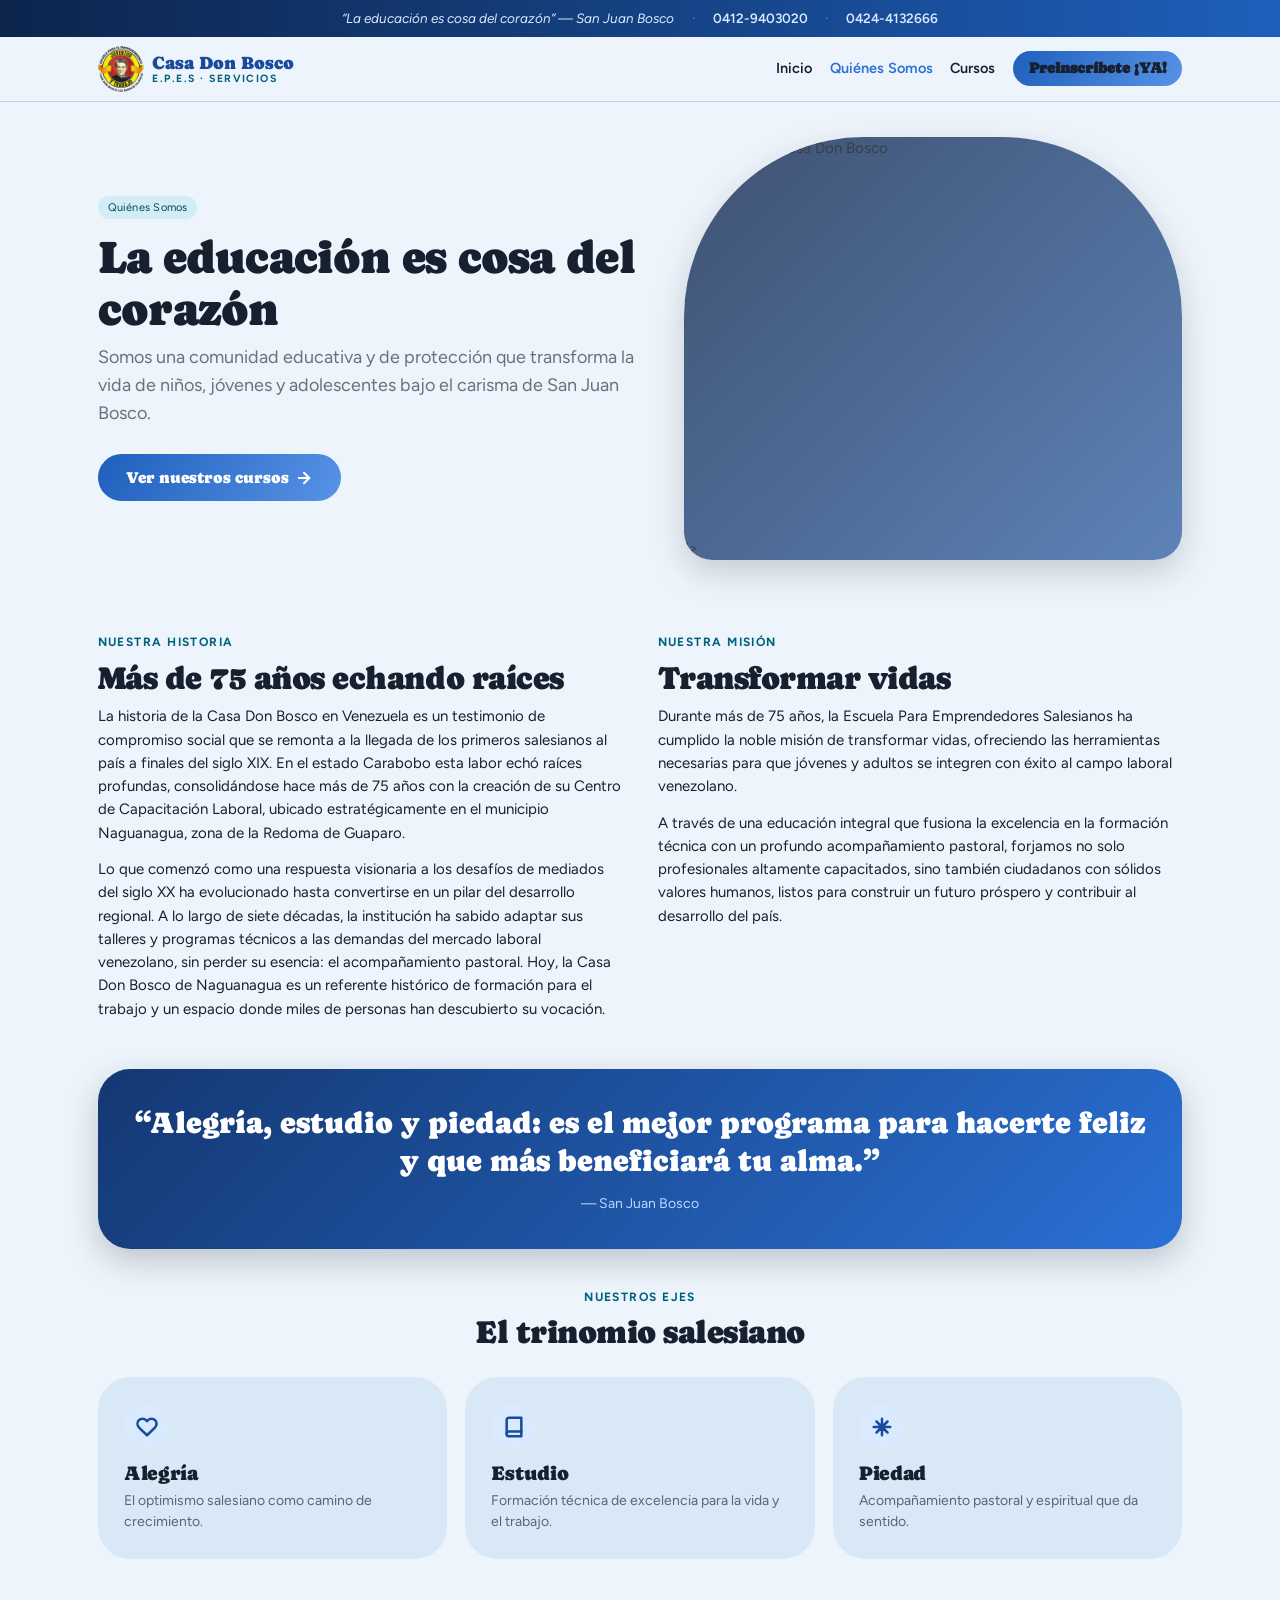
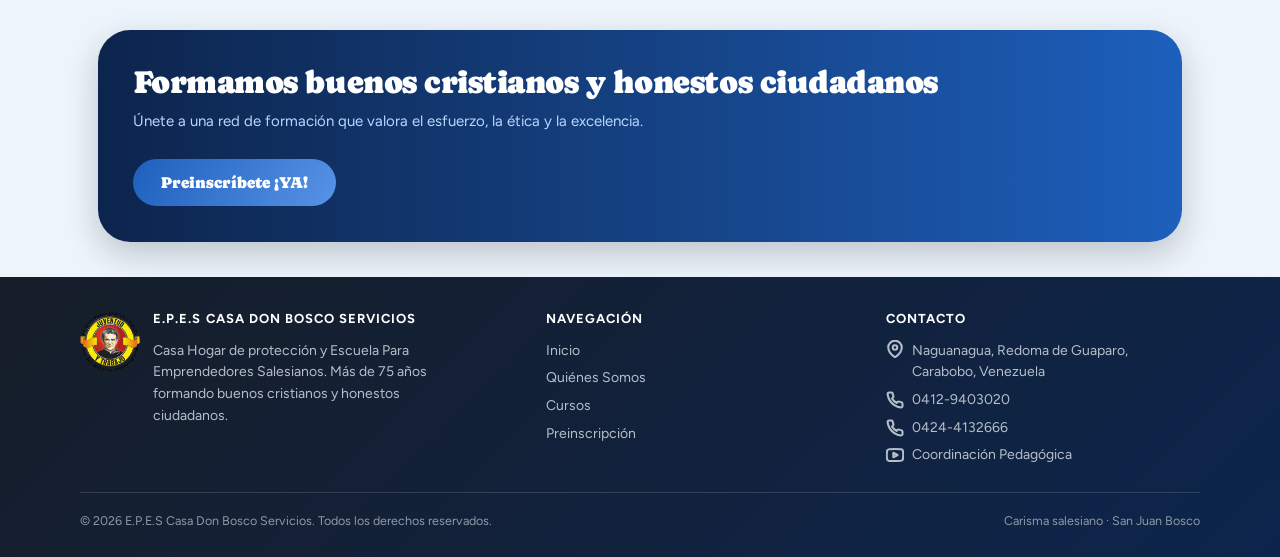
==== commit 8fa3eae3: "Corregir enlace de imagen en Quienes Somos" ====
--- a/quienes-somos.html
+++ b/quienes-somos.html
@@ -49,7 +49,7 @@
           <a href="cursos.html" class="btn btn-primary btn-lg">Ver nuestros cursos <svg width="18" height="18" viewBox="0 0 24 24" fill="none" stroke="currentColor" stroke-width="2.75" stroke-linecap="round" stroke-linejoin="round" aria-hidden="true"><line x1="5" y1="12" x2="19" y2="12"/><polyline points="12 5 19 12 12 19"/></svg></a>
         </div>
       </div>
-      <div class="washed hero-media"><img src="https://images.unsplash.com/photo-1523050854058-8df90110c9f1?w=900&q=62&auto=format&fit=crop" alt="Comunidad Casa Don Bosco"></div>
+      <div class="washed hero-media"><img src="<img src="https://images.unsplash.com/photo-1523050854058-8df90110c9f1?w=900&q=62&auto=format&fit=crop" alt="Historia de Casa Don Bosco">"></div>
     </section>
   </div>
 
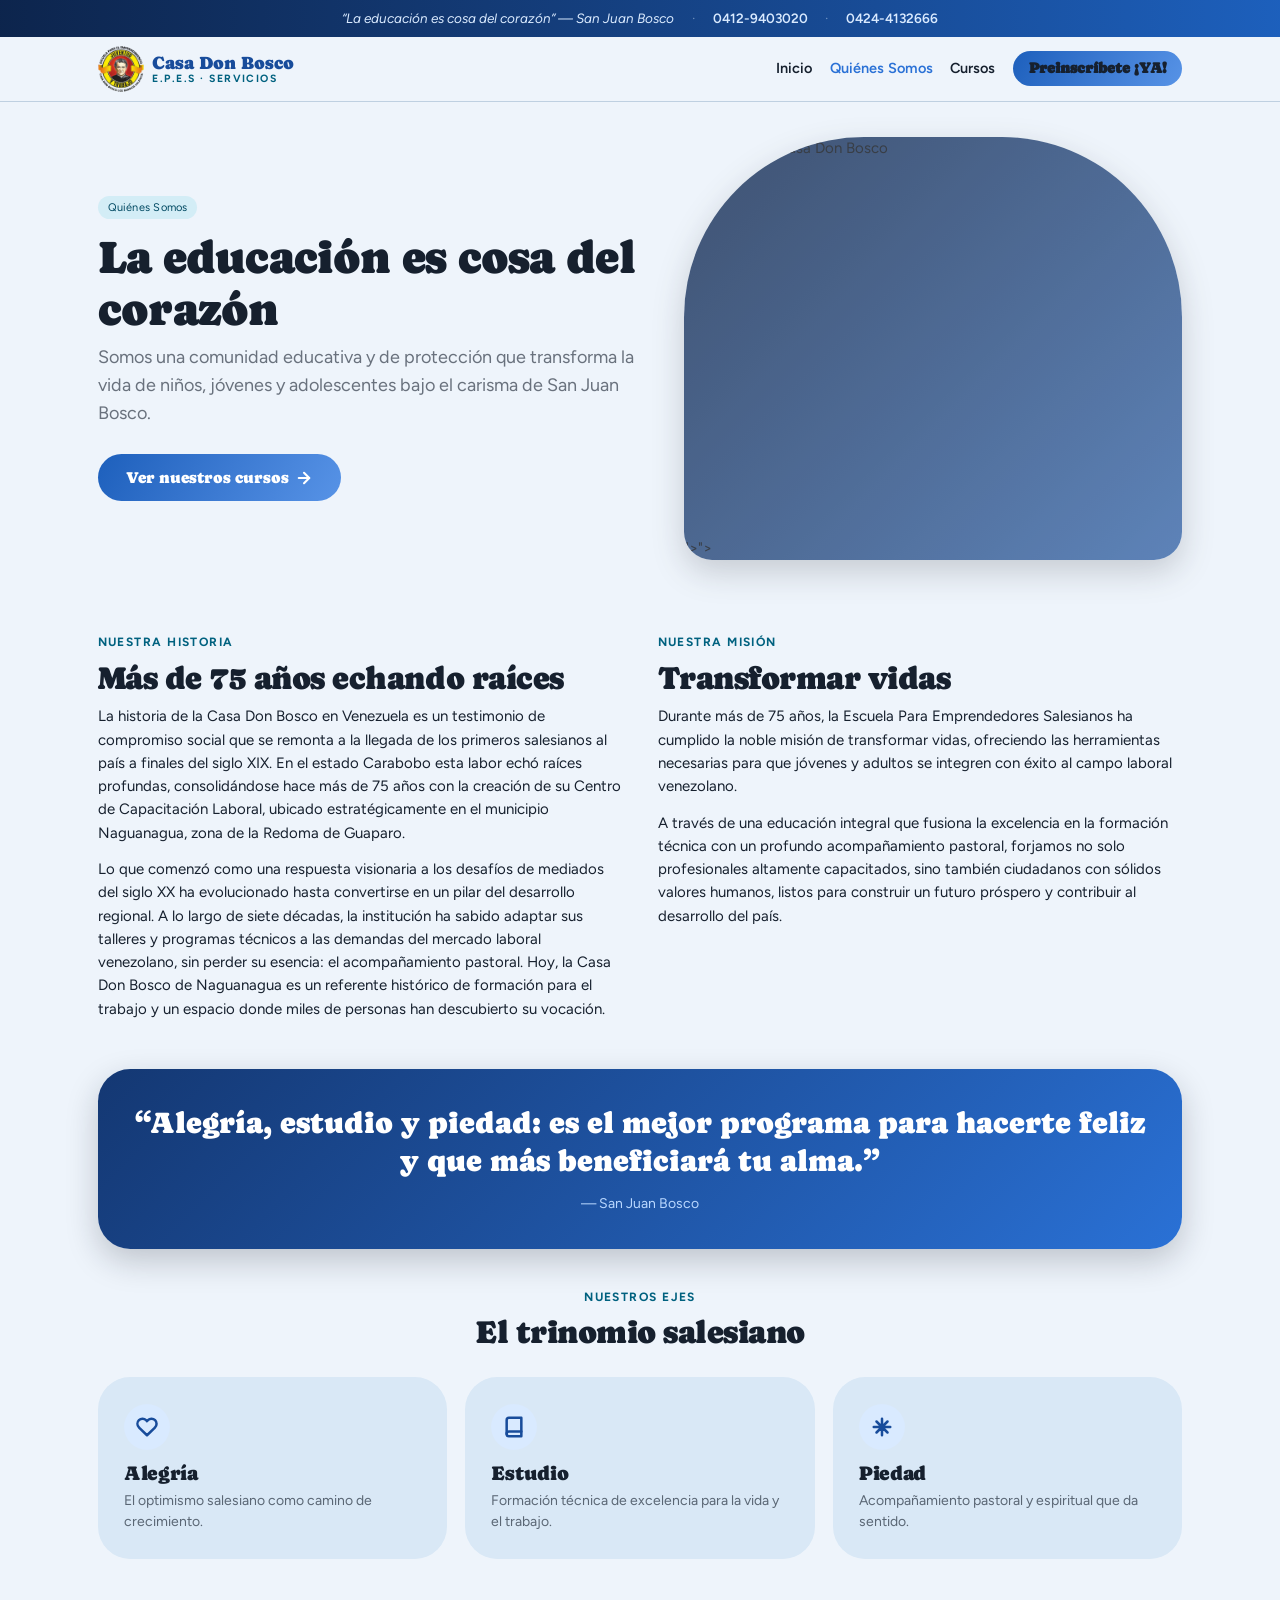
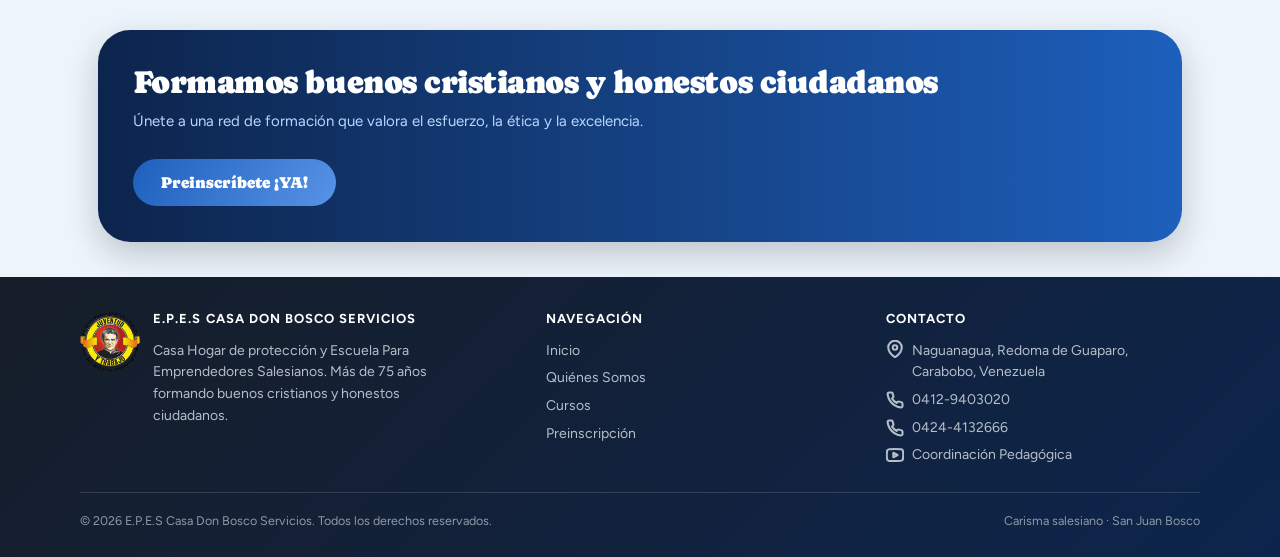
==== commit a0386a12: "Actualizar imagen de aula en Quienes Somos" ====
--- a/quienes-somos.html
+++ b/quienes-somos.html
@@ -49,7 +49,7 @@
           <a href="cursos.html" class="btn btn-primary btn-lg">Ver nuestros cursos <svg width="18" height="18" viewBox="0 0 24 24" fill="none" stroke="currentColor" stroke-width="2.75" stroke-linecap="round" stroke-linejoin="round" aria-hidden="true"><line x1="5" y1="12" x2="19" y2="12"/><polyline points="12 5 19 12 12 19"/></svg></a>
         </div>
       </div>
-      <div class="washed hero-media"><img src="<img src="https://images.unsplash.com/photo-1523050854058-8df90110c9f1?w=900&q=62&auto=format&fit=crop" alt="Historia de Casa Don Bosco">"></div>
+      <div class="washed hero-media"><img src="<img src="https://images.unsplash.com/photo-1524178232363-1fb2b075b655?w=900&q=80" alt="Historia de Casa Don Bosco">">"></div>
     </section>
   </div>
 
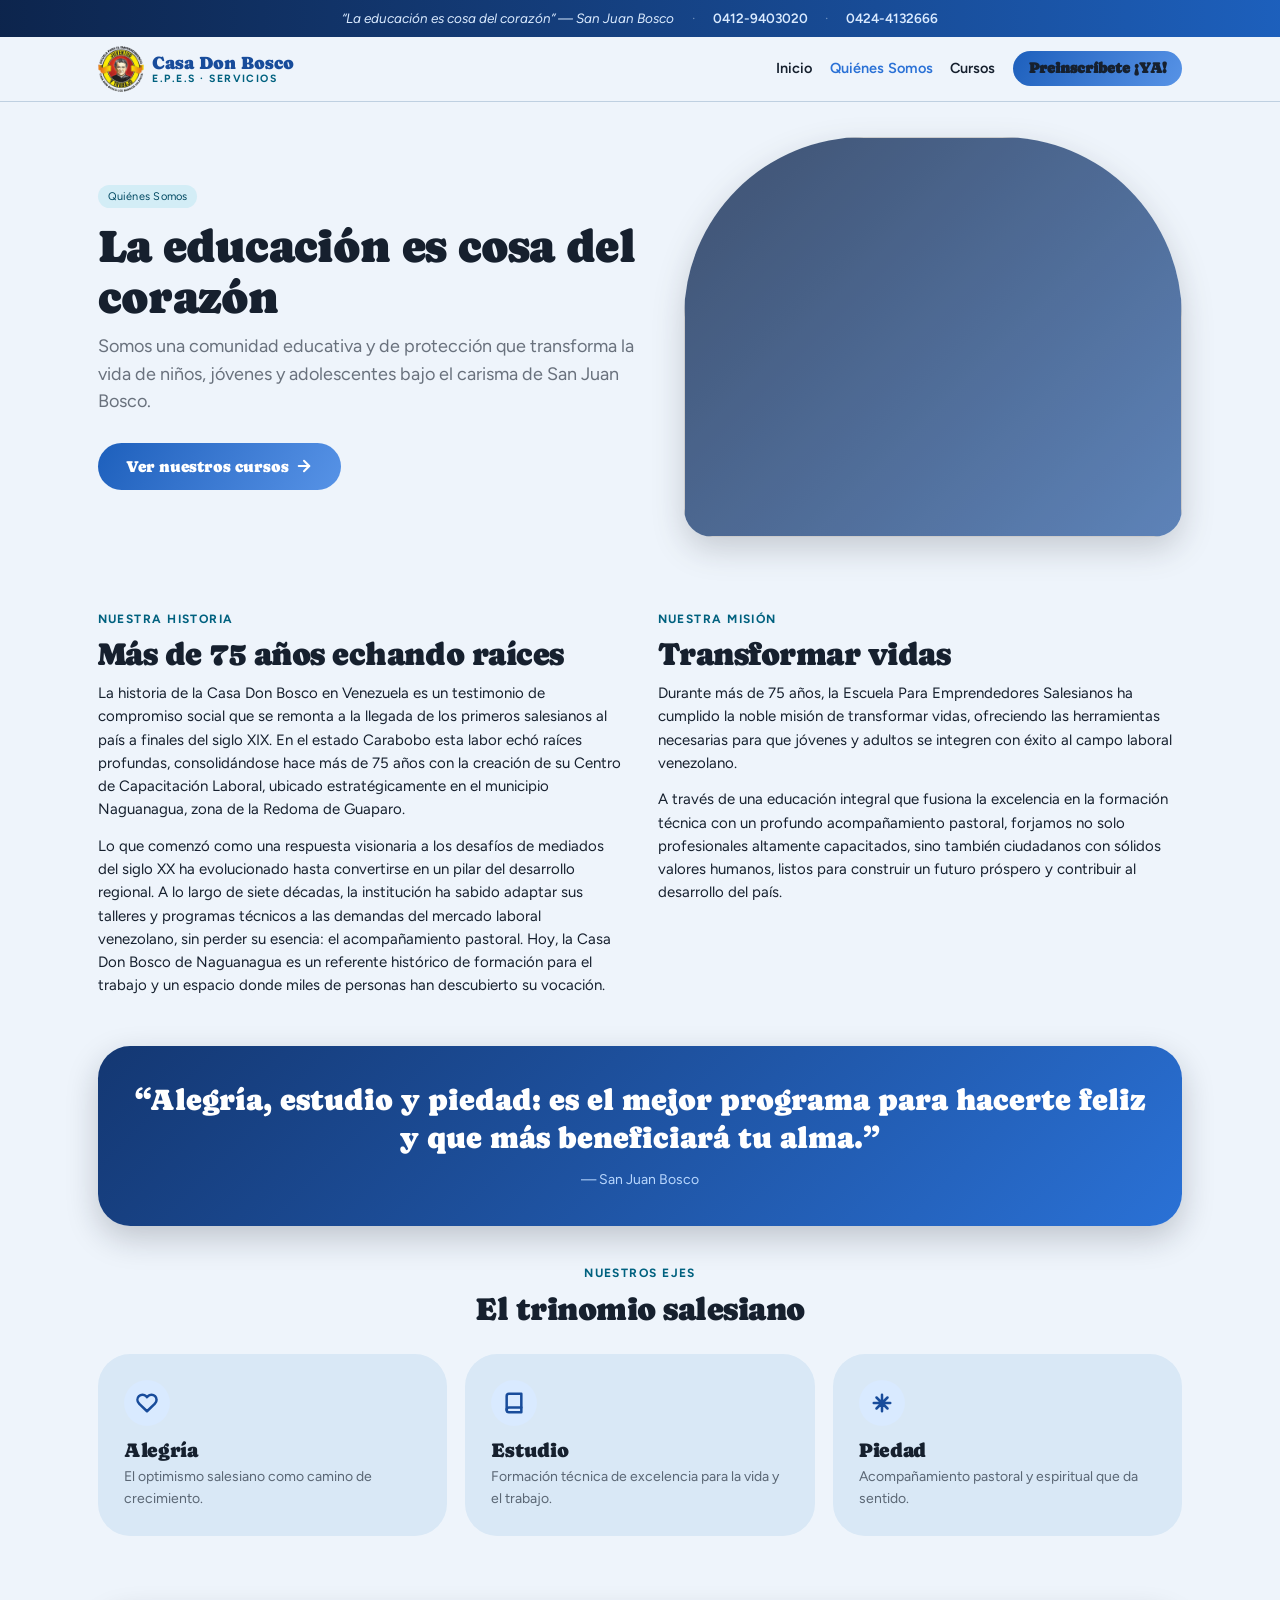
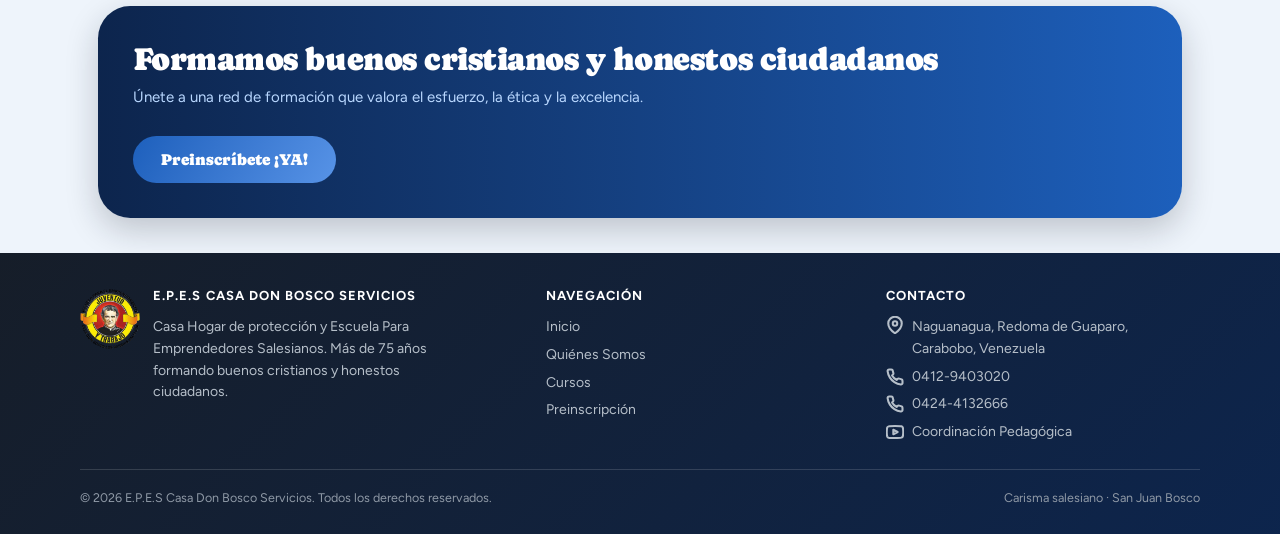
==== commit de0114d1: "Actualizar imagen de aula en Quienes Somos" ====
--- a/quienes-somos.html
+++ b/quienes-somos.html
@@ -49,7 +49,7 @@
           <a href="cursos.html" class="btn btn-primary btn-lg">Ver nuestros cursos <svg width="18" height="18" viewBox="0 0 24 24" fill="none" stroke="currentColor" stroke-width="2.75" stroke-linecap="round" stroke-linejoin="round" aria-hidden="true"><line x1="5" y1="12" x2="19" y2="12"/><polyline points="12 5 19 12 12 19"/></svg></a>
         </div>
       </div>
-      <div class="washed hero-media"><img src="<img src="https://images.unsplash.com/photo-1524178232363-1fb2b075b655?w=900&q=80" alt="Historia de Casa Don Bosco">">"></div>
+      <div class="washed hero-media"><img src="https://drive.google.com/file/d/1mfrA_OG34adO2NrPBEldg7AcpJaEmZou/view?usp=sharing"></div>
     </section>
   </div>
 
